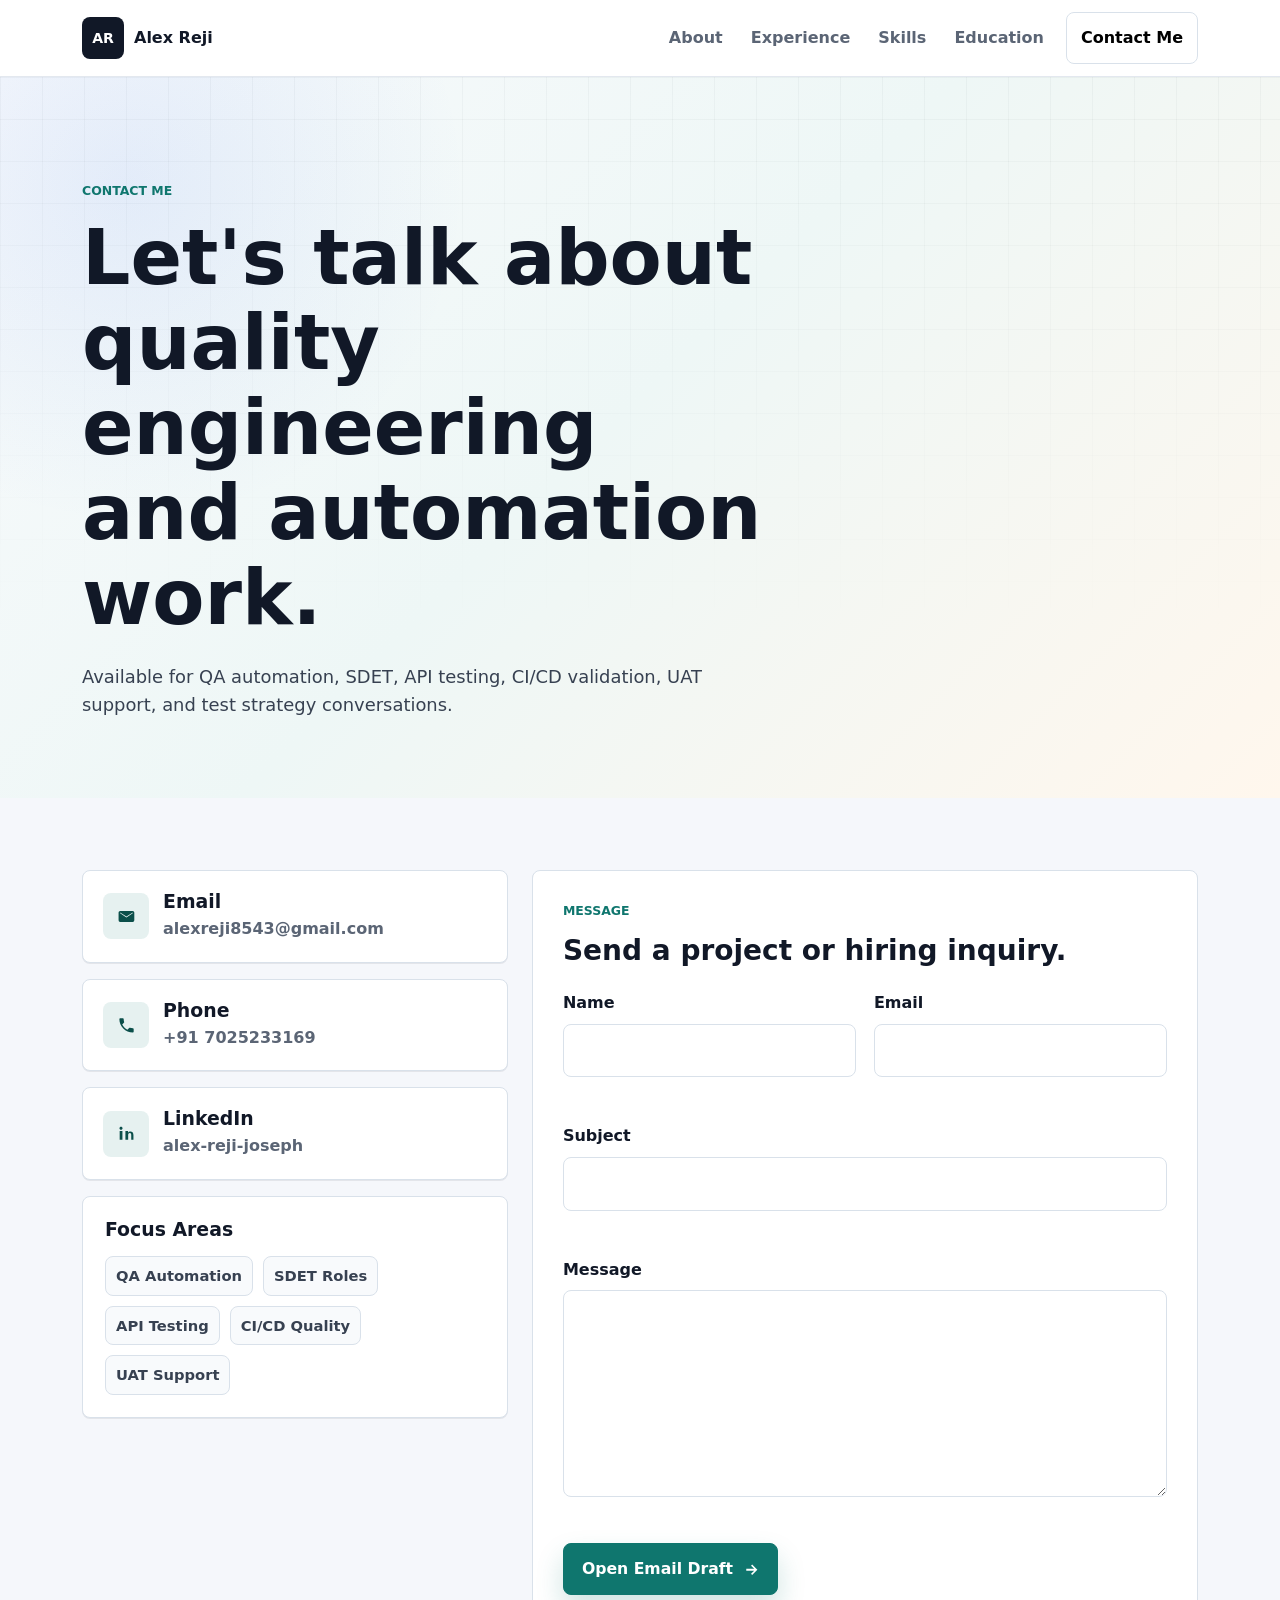
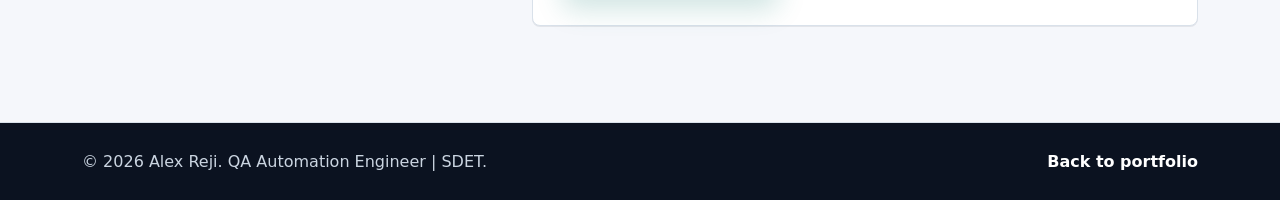
==== contact.html @ 058b539c "Initial portfolio website" ====
<!doctype html>
<html lang="en">
  <head>
    <meta charset="utf-8">
    <meta name="viewport" content="width=device-width, initial-scale=1">
    <meta name="description" content="Contact Alex Reji for QA automation, SDET, API testing, CI/CD, and quality engineering opportunities.">
    <meta name="theme-color" content="#0f766e">
    <title>Contact Alex Reji | QA Automation Engineer</title>
    <link rel="icon" href="data:image/svg+xml,%3Csvg xmlns='http://www.w3.org/2000/svg' viewBox='0 0 64 64'%3E%3Crect width='64' height='64' rx='12' fill='%230f766e'/%3E%3Cpath d='M18 42 30 18h6l12 24h-7l-2.4-5.4H27.1L24.8 42h-6.8Zm11.3-10.7h7.1L32.9 23l-3.6 8.3Z' fill='white'/%3E%3C/svg%3E">
    <link rel="stylesheet" href="css/bootstrap.min.css">
    <link rel="stylesheet" href="css/styles.css">
  </head>
  <body>
    <a class="skip-link" href="#main">Skip to content</a>

    <header class="site-header" data-header>
      <nav class="navbar navbar-expand-lg" aria-label="Primary navigation">
        <div class="container">
          <a class="navbar-brand brand-mark" href="index.html#home" aria-label="Alex Reji home">
            <span class="brand-symbol">AR</span>
            <span class="brand-text">Alex Reji</span>
          </a>

          <button class="navbar-toggler" type="button" data-bs-toggle="collapse" data-bs-target="#primaryNav" aria-controls="primaryNav" aria-expanded="false" aria-label="Toggle navigation">
            <span class="navbar-toggler-icon"></span>
          </button>

          <div class="collapse navbar-collapse" id="primaryNav">
            <ul class="navbar-nav ms-auto align-items-lg-center">
              <li class="nav-item"><a class="nav-link" href="index.html#about">About</a></li>
              <li class="nav-item"><a class="nav-link" href="index.html#experience">Experience</a></li>
              <li class="nav-item"><a class="nav-link" href="index.html#skills">Skills</a></li>
              <li class="nav-item"><a class="nav-link" href="index.html#education">Education</a></li>
              <li class="nav-item"><a class="nav-link nav-link-contact active" href="contact.html">Contact Me</a></li>
            </ul>
          </div>
        </div>
      </nav>
    </header>

    <main id="main">
      <section class="page-hero section-band">
        <div class="container">
          <div class="page-hero-content reveal">
            <p class="eyebrow">Contact Me</p>
            <h1>Let's talk about quality engineering and automation work.</h1>
            <p>
              Available for QA automation, SDET, API testing, CI/CD validation, UAT support, and test strategy conversations.
            </p>
          </div>
        </div>
      </section>

      <section class="section section-light contact-page">
        <div class="container">
          <div class="contact-layout">
            <aside class="contact-sidebar reveal" aria-label="Direct contact details">
              <article class="contact-card">
                <span class="contact-card-icon">
                  <svg aria-hidden="true" viewBox="0 0 24 24"><path d="M4 5h16a2 2 0 0 1 2 2v10a2 2 0 0 1-2 2H4a2 2 0 0 1-2-2V7a2 2 0 0 1 2-2Zm8 8.2L20 8V7l-8 5.2L4 7v1l8 5.2Z"></path></svg>
                </span>
                <div>
                  <h2>Email</h2>
                  <a href="mailto:alexreji8543@gmail.com">alexreji8543@gmail.com</a>
                </div>
              </article>

              <article class="contact-card">
                <span class="contact-card-icon">
                  <svg aria-hidden="true" viewBox="0 0 24 24"><path d="M6.6 10.8c1.4 2.8 3.8 5.2 6.6 6.6l2.2-2.2c.3-.3.7-.4 1.1-.3 1.2.4 2.4.6 3.7.6.6 0 1 .4 1 1V20c0 .6-.4 1-1 1C10.7 21 3 13.3 3 3.8c0-.6.4-1 1-1h3.5c.6 0 1 .4 1 1 0 1.3.2 2.5.6 3.7.1.4 0 .8-.3 1.1l-2.2 2.2Z"></path></svg>
                </span>
                <div>
                  <h2>Phone</h2>
                  <a href="tel:+917025233169">+91 7025233169</a>
                </div>
              </article>

              <article class="contact-card">
                <span class="contact-card-icon">
                  <svg aria-hidden="true" viewBox="0 0 24 24"><path d="M6.9 8.9H3.4V20h3.5V8.9ZM5.1 7.4c1.1 0 2-.8 2-1.9s-.9-1.9-2-1.9-2 .8-2 1.9.8 1.9 2 1.9ZM20.9 20v-6.1c0-3-1.6-4.4-3.8-4.4-1.7 0-2.5.9-3 1.6V8.9h-3.4V20h3.5v-5.5c0-1.5.3-2.9 2.1-2.9 1.7 0 1.8 1.6 1.8 3V20h2.8Z"></path></svg>
                </span>
                <div>
                  <h2>LinkedIn</h2>
                  <a href="https://www.linkedin.com/in/alex-reji-joseph" target="_blank" rel="noreferrer">alex-reji-joseph</a>
                </div>
              </article>

              <div class="availability-panel">
                <h2>Focus Areas</h2>
                <div class="skill-tags">
                  <span>QA Automation</span>
                  <span>SDET Roles</span>
                  <span>API Testing</span>
                  <span>CI/CD Quality</span>
                  <span>UAT Support</span>
                </div>
              </div>
            </aside>

            <section class="contact-form-panel reveal" aria-labelledby="contactFormTitle">
              <div class="form-heading">
                <p class="eyebrow">Message</p>
                <h2 id="contactFormTitle">Send a project or hiring inquiry.</h2>
              </div>

              <form class="contact-form" action="mailto:alexreji8543@gmail.com" method="post" enctype="text/plain" data-contact-form novalidate>
                <div class="form-grid">
                  <div class="form-field">
                    <label for="name">Name</label>
                    <input id="name" name="name" type="text" autocomplete="name" required>
                    <span class="field-error" data-error-for="name"></span>
                  </div>

                  <div class="form-field">
                    <label for="email">Email</label>
                    <input id="email" name="email" type="email" autocomplete="email" required>
                    <span class="field-error" data-error-for="email"></span>
                  </div>
                </div>

                <div class="form-field">
                  <label for="subject">Subject</label>
                  <input id="subject" name="subject" type="text" required>
                  <span class="field-error" data-error-for="subject"></span>
                </div>

                <div class="form-field">
                  <label for="message">Message</label>
                  <textarea id="message" name="message" rows="7" required></textarea>
                  <span class="field-error" data-error-for="message"></span>
                </div>

                <div class="form-footer">
                  <button class="btn btn-primary btn-lg" type="submit">
                    <span>Open Email Draft</span>
                    <svg aria-hidden="true" viewBox="0 0 24 24"><path d="M5 12h12.2l-4.9-4.9L14 5.4 22 13.4l-8 8-1.7-1.7 4.9-4.9H5V12Z"></path></svg>
                  </button>
                  <p class="form-status" data-form-status role="status" aria-live="polite"></p>
                </div>
              </form>
            </section>
          </div>
        </div>
      </section>
    </main>

    <footer class="site-footer">
      <div class="container">
        <p>© <span data-year></span> Alex Reji. QA Automation Engineer | SDET.</p>
        <a href="index.html#home">Back to portfolio</a>
      </div>
    </footer>

    <script src="js/bootstrap.bundle.min.js"></script>
    <script src="js/main.js"></script>
  </body>
</html>
---- css/styles.css ----
:root {
  --color-ink: #111827;
  --color-muted: #5b6575;
  --color-soft: #f5f7fb;
  --color-paper: #ffffff;
  --color-line: #d9e1ea;
  --color-teal: #0f766e;
  --color-teal-dark: #0b4f4a;
  --color-blue: #2563eb;
  --color-orange: #f97316;
  --color-green: #16a34a;
  --color-red: #dc2626;
  --shadow-soft: 0 22px 60px rgba(17, 24, 39, 0.11);
  --shadow-line: 0 1px 0 rgba(17, 24, 39, 0.08);
  --radius: 8px;
  --header-height: 76px;
}

* {
  box-sizing: border-box;
}

html {
  scroll-behavior: smooth;
  scroll-padding-top: var(--header-height);
}

body {
  margin: 0;
  color: var(--color-ink);
  background: var(--color-paper);
  font-family: Inter, ui-sans-serif, system-ui, -apple-system, BlinkMacSystemFont, "Segoe UI", sans-serif;
  line-height: 1.6;
  text-rendering: optimizeLegibility;
}

body.nav-open {
  overflow: hidden;
}

a {
  color: inherit;
  text-decoration: none;
}

a:hover {
  color: var(--color-teal);
}

svg {
  display: inline-block;
  width: 1em;
  height: 1em;
  fill: currentColor;
}

::selection {
  color: #ffffff;
  background: var(--color-teal);
}

.skip-link {
  position: fixed;
  top: 12px;
  left: 12px;
  z-index: 1100;
  transform: translateY(-140%);
  border-radius: var(--radius);
  background: var(--color-ink);
  color: #ffffff;
  padding: 10px 14px;
  transition: transform 180ms ease;
}

.skip-link:focus {
  transform: translateY(0);
}

.site-header {
  position: sticky;
  top: 0;
  z-index: 1000;
  min-height: var(--header-height);
  background: rgba(255, 255, 255, 0.88);
  border-bottom: 1px solid rgba(217, 225, 234, 0.74);
  backdrop-filter: blur(18px);
  transition: box-shadow 200ms ease, background 200ms ease;
}

.site-header.is-scrolled {
  background: rgba(255, 255, 255, 0.96);
  box-shadow: var(--shadow-line);
}

.navbar {
  min-height: var(--header-height);
  padding: 0;
}

.navbar-toggler {
  border: 1px solid var(--color-line);
  border-radius: var(--radius);
  padding: 9px 11px;
}

.navbar-toggler:focus {
  box-shadow: 0 0 0 3px rgba(15, 118, 110, 0.18);
}

.brand-mark {
  display: inline-flex;
  align-items: center;
  gap: 10px;
  font-weight: 800;
}

.brand-symbol {
  display: grid;
  width: 42px;
  height: 42px;
  place-items: center;
  border-radius: var(--radius);
  background: var(--color-ink);
  color: #ffffff;
  font-size: 0.88rem;
  font-weight: 800;
}

.brand-text {
  color: var(--color-ink);
  font-size: 1rem;
}

.nav-link {
  position: relative;
  color: var(--color-muted);
  font-weight: 700;
  padding: 12px 14px !important;
}

.nav-link::after {
  position: absolute;
  right: 14px;
  bottom: 6px;
  left: 14px;
  height: 2px;
  background: var(--color-teal);
  content: "";
  transform: scaleX(0);
  transform-origin: left;
  transition: transform 180ms ease;
}

.nav-link:hover,
.nav-link.active {
  color: var(--color-ink);
}

.nav-link:hover::after,
.nav-link.active::after {
  transform: scaleX(1);
}

.nav-link-contact {
  margin-left: 8px;
  border: 1px solid var(--color-line);
  border-radius: var(--radius);
}

.nav-link-contact::after {
  content: none;
}

.section-band {
  position: relative;
  overflow: hidden;
  background:
    radial-gradient(circle at 10% 15%, rgba(37, 99, 235, 0.09), transparent 26%),
    linear-gradient(135deg, #f8fafc 0%, #eef7f6 48%, #fff7ed 100%);
}

.section-band::before {
  position: absolute;
  inset: 0;
  pointer-events: none;
  background-image:
    linear-gradient(rgba(17, 24, 39, 0.045) 1px, transparent 1px),
    linear-gradient(90deg, rgba(17, 24, 39, 0.045) 1px, transparent 1px);
  background-size: 42px 42px;
  content: "";
  mask-image: linear-gradient(to bottom, rgba(0, 0, 0, 0.8), transparent 78%);
}

.hero-section {
  display: flex;
  min-height: calc(100vh - var(--header-height));
  padding: 92px 0 42px;
  align-items: center;
}

.hero-section .container {
  position: relative;
  z-index: 1;
}

.eyebrow {
  margin: 0 0 14px;
  color: var(--color-teal);
  font-size: 0.78rem;
  font-weight: 800;
  letter-spacing: 0;
  text-transform: uppercase;
}

h1,
h2,
h3,
p {
  overflow-wrap: anywhere;
}

h1,
h2,
h3 {
  margin: 0;
  color: var(--color-ink);
  line-height: 1.12;
  letter-spacing: 0;
}

h1 {
  max-width: 680px;
  font-size: 4.75rem;
  font-weight: 850;
}

h2 {
  max-width: 830px;
  font-size: 3.25rem;
  font-weight: 820;
}

h3 {
  font-size: 1.15rem;
  font-weight: 800;
}

.hero-lede {
  max-width: 650px;
  margin: 24px 0 0;
  color: #374151;
  font-size: 1.12rem;
}

.hero-actions,
.contact-actions {
  display: flex;
  flex-wrap: wrap;
  gap: 12px;
  margin-top: 32px;
}

.btn {
  display: inline-flex;
  min-height: 48px;
  align-items: center;
  justify-content: center;
  gap: 10px;
  border-radius: var(--radius);
  font-weight: 800;
  white-space: normal;
}

.btn-lg {
  padding: 13px 18px;
  font-size: 0.98rem;
}

.btn-primary {
  border-color: var(--color-teal);
  background: var(--color-teal);
  box-shadow: 0 14px 28px rgba(15, 118, 110, 0.2);
}

.btn-primary:hover,
.btn-primary:focus {
  border-color: var(--color-teal-dark);
  background: var(--color-teal-dark);
}

.btn-outline {
  border: 1px solid rgba(17, 24, 39, 0.18);
  background: rgba(255, 255, 255, 0.72);
  color: var(--color-ink);
}

.btn-outline:hover,
.btn-outline:focus {
  border-color: var(--color-teal);
  background: #ffffff;
  color: var(--color-teal-dark);
}

.contact-strip {
  display: flex;
  flex-wrap: wrap;
  gap: 10px;
  margin-top: 28px;
}

.contact-strip a {
  display: inline-flex;
  min-height: 42px;
  align-items: center;
  gap: 9px;
  border: 1px solid rgba(17, 24, 39, 0.12);
  border-radius: var(--radius);
  background: rgba(255, 255, 255, 0.64);
  color: #374151;
  padding: 9px 12px;
  font-size: 0.94rem;
  font-weight: 700;
}

.contact-strip a:hover {
  border-color: rgba(15, 118, 110, 0.35);
  color: var(--color-teal-dark);
}

.quality-console {
  position: relative;
  overflow: hidden;
  max-width: 560px;
  margin-left: auto;
  border: 1px solid rgba(17, 24, 39, 0.12);
  border-radius: var(--radius);
  background: #111827;
  box-shadow: var(--shadow-soft);
  color: #e5e7eb;
}

.quality-console::after {
  position: absolute;
  inset: 0;
  pointer-events: none;
  background: linear-gradient(90deg, transparent 0%, rgba(255, 255, 255, 0.08) 45%, transparent 70%);
  content: "";
  transform: translateX(-100%);
  animation: console-sweep 6s ease-in-out infinite;
}

.console-topbar {
  display: flex;
  min-height: 46px;
  align-items: center;
  gap: 8px;
  border-bottom: 1px solid rgba(255, 255, 255, 0.1);
  background: #0b1220;
  padding: 0 16px;
}

.window-dot {
  display: inline-block;
  width: 11px;
  height: 11px;
  border-radius: 50%;
}

.dot-red {
  background: var(--color-red);
}

.dot-amber {
  background: var(--color-orange);
}

.dot-green {
  background: var(--color-green);
}

.console-title {
  margin-left: 8px;
  color: #cbd5e1;
  font-size: 0.86rem;
  font-weight: 800;
}

.console-body {
  padding: 22px;
}

.pipeline-status {
  display: flex;
  align-items: center;
  justify-content: space-between;
  gap: 16px;
  margin-bottom: 22px;
}

.pipeline-status strong {
  display: block;
  color: #ffffff;
  font-size: 2.5rem;
  line-height: 1;
}

.status-label {
  color: #94a3b8;
  font-size: 0.84rem;
  font-weight: 800;
  text-transform: uppercase;
}

.status-pill {
  display: inline-flex;
  min-height: 34px;
  align-items: center;
  border: 1px solid rgba(34, 197, 94, 0.34);
  border-radius: 999px;
  background: rgba(22, 163, 74, 0.14);
  color: #bbf7d0;
  padding: 6px 12px;
  font-size: 0.84rem;
  font-weight: 800;
}

.test-matrix {
  display: grid;
  grid-template-columns: repeat(12, minmax(0, 1fr));
  gap: 8px;
  margin-bottom: 24px;
}

.test-matrix span {
  aspect-ratio: 1;
  border-radius: 3px;
  background: rgba(34, 197, 94, 0.86);
  animation: tile-pulse 2.8s ease-in-out infinite;
}

.test-matrix span:nth-child(4n) {
  background: rgba(37, 99, 235, 0.85);
  animation-delay: 200ms;
}

.test-matrix span:nth-child(7n) {
  background: rgba(249, 115, 22, 0.86);
  animation-delay: 380ms;
}

.run-list {
  display: grid;
  gap: 10px;
}

.run-row {
  display: grid;
  grid-template-columns: auto minmax(0, 1fr) auto;
  align-items: center;
  gap: 10px;
  border: 1px solid rgba(255, 255, 255, 0.09);
  border-radius: var(--radius);
  background: rgba(255, 255, 255, 0.045);
  padding: 12px;
  color: #cbd5e1;
}

.run-row b {
  color: #ffffff;
  font-size: 0.86rem;
  white-space: nowrap;
}

.run-icon {
  display: inline-grid;
  width: 18px;
  height: 18px;
  place-items: center;
  border-radius: 50%;
}

.run-icon::before {
  width: 7px;
  height: 7px;
  border-radius: 50%;
  content: "";
}

.run-icon.pass {
  background: rgba(22, 163, 74, 0.18);
}

.run-icon.pass::before {
  background: var(--color-green);
}

.run-icon.warn {
  background: rgba(249, 115, 22, 0.18);
}

.run-icon.warn::before {
  background: var(--color-orange);
}

.code-lines {
  display: grid;
  gap: 8px;
  margin-top: 20px;
}

.code-line {
  display: block;
  height: 8px;
  border-radius: 999px;
  background: linear-gradient(90deg, rgba(37, 99, 235, 0.95), rgba(34, 197, 94, 0.72));
  animation: code-load 3.4s ease-in-out infinite;
}

.line-long {
  width: 86%;
}

.line-mid {
  width: 66%;
  animation-delay: 140ms;
}

.line-short {
  width: 44%;
  animation-delay: 280ms;
}

.hero-metrics {
  display: grid;
  grid-template-columns: repeat(3, minmax(0, 1fr));
  gap: 1px;
  overflow: hidden;
  margin-top: 52px;
  border: 1px solid rgba(17, 24, 39, 0.12);
  border-radius: var(--radius);
  background: rgba(17, 24, 39, 0.12);
}

.hero-metrics div {
  min-height: 120px;
  background: rgba(255, 255, 255, 0.8);
  padding: 24px;
}

.hero-metrics strong {
  display: block;
  color: var(--color-ink);
  font-size: 1.9rem;
  line-height: 1.1;
}

.hero-metrics span {
  display: block;
  margin-top: 8px;
  color: var(--color-muted);
  font-weight: 700;
}

.section {
  padding: 96px 0;
}

.section-light {
  background: var(--color-soft);
}

.section-white {
  background: var(--color-paper);
}

.section-heading {
  margin-bottom: 36px;
}

.content-panel {
  height: 100%;
  border-left: 4px solid var(--color-teal);
  background: var(--color-paper);
  box-shadow: var(--shadow-line);
  padding: 32px;
}

.content-panel p {
  margin: 0;
  color: #374151;
  font-size: 1.04rem;
}

.content-panel p + p {
  margin-top: 18px;
}

.focus-grid {
  display: grid;
  gap: 14px;
}

.focus-item,
.skill-card,
.education-item {
  border: 1px solid var(--color-line);
  border-radius: var(--radius);
  background: var(--color-paper);
  box-shadow: var(--shadow-line);
}

.focus-item {
  padding: 22px;
}

.focus-icon {
  display: inline-grid;
  width: 42px;
  height: 42px;
  place-items: center;
  border-radius: var(--radius);
  background: rgba(15, 118, 110, 0.1);
  color: var(--color-teal-dark);
  font-size: 0.82rem;
  font-weight: 900;
}

.focus-item h3 {
  margin-top: 16px;
}

.focus-item p,
.skill-card p,
.education-item p {
  margin: 8px 0 0;
  color: var(--color-muted);
}

.timeline {
  position: relative;
  display: grid;
  gap: 24px;
  max-width: 1080px;
}

.timeline::before {
  position: absolute;
  top: 18px;
  bottom: 18px;
  left: 15px;
  width: 2px;
  background: var(--color-line);
  content: "";
}

.timeline-item {
  position: relative;
  display: grid;
  grid-template-columns: 32px minmax(0, 1fr);
  gap: 22px;
}

.timeline-marker {
  position: relative;
  z-index: 1;
  width: 32px;
  height: 32px;
  border: 7px solid #d9f2ee;
  border-radius: 50%;
  background: var(--color-teal);
  box-shadow: 0 0 0 4px #ffffff;
}

.timeline-content {
  border: 1px solid var(--color-line);
  border-radius: var(--radius);
  background: var(--color-paper);
  box-shadow: var(--shadow-line);
  padding: 28px;
}

.role-heading {
  display: flex;
  justify-content: space-between;
  gap: 18px;
  margin-bottom: 18px;
}

.role-heading h3 span {
  color: var(--color-muted);
  font-size: 0.94rem;
  font-weight: 700;
}

.role-heading p {
  margin: 6px 0 0;
  color: var(--color-teal-dark);
  font-weight: 800;
}

.role-heading time,
.education-item time {
  color: var(--color-muted);
  font-size: 0.92rem;
  font-weight: 800;
  white-space: nowrap;
}

.timeline-content ul {
  display: grid;
  gap: 10px;
  margin: 0;
  padding-left: 20px;
  color: #374151;
}

.timeline-content li::marker {
  color: var(--color-teal);
}

.skills-layout {
  display: grid;
  grid-template-columns: repeat(3, minmax(0, 1fr));
  gap: 20px;
}

.skill-card {
  padding: 24px;
}

.skill-card-header {
  display: flex;
  align-items: center;
  justify-content: space-between;
  gap: 12px;
  margin-bottom: 18px;
}

.skill-badge {
  display: inline-flex;
  align-items: center;
  justify-content: center;
  border-radius: 999px;
  background: rgba(37, 99, 235, 0.1);
  color: var(--color-blue);
  padding: 5px 10px;
  font-size: 0.78rem;
  font-weight: 900;
}

.skill-tags {
  display: flex;
  flex-wrap: wrap;
  gap: 10px;
}

.skill-tags span {
  display: inline-flex;
  min-height: 36px;
  align-items: center;
  border: 1px solid var(--color-line);
  border-radius: var(--radius);
  background: #f8fafc;
  color: #374151;
  padding: 7px 10px;
  font-size: 0.92rem;
  font-weight: 750;
}

.education-grid {
  display: grid;
  grid-template-columns: repeat(2, minmax(0, 1fr));
  gap: 20px;
}

.education-item {
  padding: 26px;
}

.education-item h3 {
  margin-top: 12px;
}

.page-hero {
  padding: 104px 0 78px;
}

.page-hero .container {
  position: relative;
  z-index: 1;
}

.page-hero-content {
  max-width: 880px;
}

.page-hero-content p:not(.eyebrow) {
  max-width: 680px;
  margin: 22px 0 0;
  color: #374151;
  font-size: 1.12rem;
}

.contact-page {
  padding-top: 72px;
}

.contact-layout {
  display: grid;
  grid-template-columns: minmax(280px, 0.78fr) minmax(0, 1.22fr);
  gap: 24px;
  align-items: start;
}

.contact-sidebar {
  display: grid;
  gap: 16px;
}

.contact-card,
.availability-panel,
.contact-form-panel {
  border: 1px solid var(--color-line);
  border-radius: var(--radius);
  background: var(--color-paper);
  box-shadow: var(--shadow-line);
}

.contact-card {
  display: grid;
  grid-template-columns: auto minmax(0, 1fr);
  gap: 14px;
  align-items: center;
  padding: 20px;
}

.contact-card-icon {
  display: inline-grid;
  width: 46px;
  height: 46px;
  place-items: center;
  border-radius: var(--radius);
  background: rgba(15, 118, 110, 0.1);
  color: var(--color-teal-dark);
  font-size: 1.18rem;
}

.contact-card h2,
.availability-panel h2 {
  font-size: 1.18rem;
}

.form-heading h2 {
  font-size: 1.75rem;
}

.contact-card h2 {
  margin-bottom: 4px;
}

.contact-card a {
  color: var(--color-muted);
  font-weight: 800;
  overflow-wrap: anywhere;
}

.contact-card a:hover {
  color: var(--color-teal-dark);
}

.availability-panel {
  padding: 22px;
}

.availability-panel .skill-tags {
  margin-top: 16px;
}

.contact-form-panel {
  padding: 30px;
}

.form-heading {
  margin-bottom: 24px;
}

.contact-form {
  display: grid;
  gap: 18px;
}

.form-grid {
  display: grid;
  grid-template-columns: repeat(2, minmax(0, 1fr));
  gap: 18px;
}

.form-field {
  display: grid;
  gap: 8px;
}

.form-field label {
  color: var(--color-ink);
  font-weight: 850;
}

.form-field input,
.form-field textarea {
  width: 100%;
  border: 1px solid var(--color-line);
  border-radius: var(--radius);
  background: #ffffff;
  color: var(--color-ink);
  padding: 13px 14px;
  font: inherit;
  transition: border-color 160ms ease, box-shadow 160ms ease;
}

.form-field textarea {
  min-height: 180px;
  resize: vertical;
}

.form-field input:focus,
.form-field textarea:focus {
  border-color: var(--color-teal);
  box-shadow: 0 0 0 4px rgba(15, 118, 110, 0.12);
  outline: none;
}

.form-field input[aria-invalid="true"],
.form-field textarea[aria-invalid="true"] {
  border-color: var(--color-red);
}

.field-error {
  min-height: 20px;
  color: var(--color-red);
  font-size: 0.88rem;
  font-weight: 750;
}

.form-footer {
  display: flex;
  flex-wrap: wrap;
  gap: 14px;
  align-items: center;
  justify-content: space-between;
}

.form-status {
  min-height: 24px;
  margin: 0;
  color: var(--color-muted);
  font-weight: 800;
}

.contact-section {
  padding: 88px 0;
}

.contact-section .container,
.site-footer .container {
  position: relative;
  z-index: 1;
}

.contact-panel {
  display: grid;
  grid-template-columns: minmax(0, 1fr) auto;
  align-items: center;
  gap: 36px;
  border: 1px solid rgba(17, 24, 39, 0.12);
  border-radius: var(--radius);
  background: rgba(255, 255, 255, 0.82);
  box-shadow: var(--shadow-soft);
  padding: 36px;
}

.contact-panel p:not(.eyebrow) {
  max-width: 640px;
  margin: 16px 0 0;
  color: #374151;
}

.contact-actions {
  justify-content: flex-end;
  margin-top: 0;
}

.site-footer {
  border-top: 1px solid var(--color-line);
  background: #0b1220;
  color: #cbd5e1;
  padding: 26px 0;
}

.site-footer .container {
  display: flex;
  align-items: center;
  justify-content: space-between;
  gap: 18px;
}

.site-footer p {
  margin: 0;
}

.site-footer a {
  color: #ffffff;
  font-weight: 800;
}

.reveal {
  opacity: 0;
  transform: translateY(22px);
  transition: opacity 650ms ease, transform 650ms ease;
}

.reveal.is-visible {
  opacity: 1;
  transform: translateY(0);
}

@keyframes console-sweep {
  0%,
  45% {
    transform: translateX(-100%);
  }
  75%,
  100% {
    transform: translateX(100%);
  }
}

@keyframes tile-pulse {
  0%,
  100% {
    opacity: 0.65;
    transform: scale(0.96);
  }
  50% {
    opacity: 1;
    transform: scale(1);
  }
}

@keyframes code-load {
  0%,
  100% {
    transform: scaleX(0.74);
    transform-origin: left;
  }
  50% {
    transform: scaleX(1);
    transform-origin: left;
  }
}

@media (max-width: 991.98px) {
  :root {
    --header-height: 68px;
  }

  h1 {
    font-size: 3.6rem;
  }

  h2 {
    font-size: 2.55rem;
  }

  .navbar-collapse {
    position: fixed;
    top: var(--header-height);
    right: 14px;
    left: 14px;
    max-height: calc(100vh - var(--header-height) - 24px);
    overflow-y: auto;
    border: 1px solid var(--color-line);
    border-radius: var(--radius);
    background: #ffffff;
    box-shadow: var(--shadow-soft);
    padding: 12px;
  }

  .navbar-collapse:not(.show) {
    display: none;
  }

  .nav-link {
    border-radius: var(--radius);
  }

  .nav-link::after {
    content: none;
  }

  .nav-link:hover,
  .nav-link.active {
    background: var(--color-soft);
  }

  .nav-link-contact {
    margin-left: 0;
  }

  .hero-section {
    min-height: auto;
    padding: 64px 0 34px;
  }

  .quality-console {
    margin: 0;
  }

  .hero-metrics,
  .skills-layout {
    grid-template-columns: 1fr;
  }

  .hero-metrics div {
    min-height: auto;
  }

  .role-heading,
  .contact-panel,
  .contact-layout {
    display: block;
  }

  .role-heading time {
    display: inline-block;
    margin-top: 10px;
  }

  .contact-actions {
    justify-content: flex-start;
    margin-top: 28px;
  }

  .contact-sidebar {
    margin-bottom: 24px;
  }
}

@media (max-width: 767.98px) {
  h1 {
    font-size: 2.75rem;
  }

  h2 {
    font-size: 2.1rem;
  }

  .section {
    padding: 72px 0;
  }

  .hero-section {
    padding-top: 50px;
  }

  .hero-actions .btn,
  .contact-actions .btn {
    width: 100%;
  }

  .contact-strip a {
    width: 100%;
  }

  .page-hero {
    padding: 72px 0 54px;
  }

  .console-body,
  .content-panel,
  .timeline-content,
  .contact-panel,
  .contact-form-panel {
    padding: 22px;
  }

  .form-grid {
    grid-template-columns: 1fr;
  }

  .form-footer .btn {
    width: 100%;
  }

  .test-matrix {
    grid-template-columns: repeat(8, minmax(0, 1fr));
  }

  .run-row {
    grid-template-columns: auto minmax(0, 1fr);
  }

  .run-row b {
    grid-column: 2;
  }

  .education-grid {
    grid-template-columns: 1fr;
  }

  .site-footer .container {
    display: block;
  }

  .site-footer a {
    display: inline-block;
    margin-top: 10px;
  }
}

@media (max-width: 420px) {
  h1 {
    font-size: 2.35rem;
  }

  h2 {
    font-size: 1.85rem;
  }

  .brand-text {
    display: none;
  }

  .pipeline-status {
    display: block;
  }

  .status-pill {
    margin-top: 12px;
  }
}

@media (prefers-reduced-motion: reduce) {
  *,
  *::before,
  *::after {
    scroll-behavior: auto !important;
    animation-duration: 0.01ms !important;
    animation-iteration-count: 1 !important;
    transition-duration: 0.01ms !important;
  }

  .reveal {
    opacity: 1;
    transform: none;
  }
}
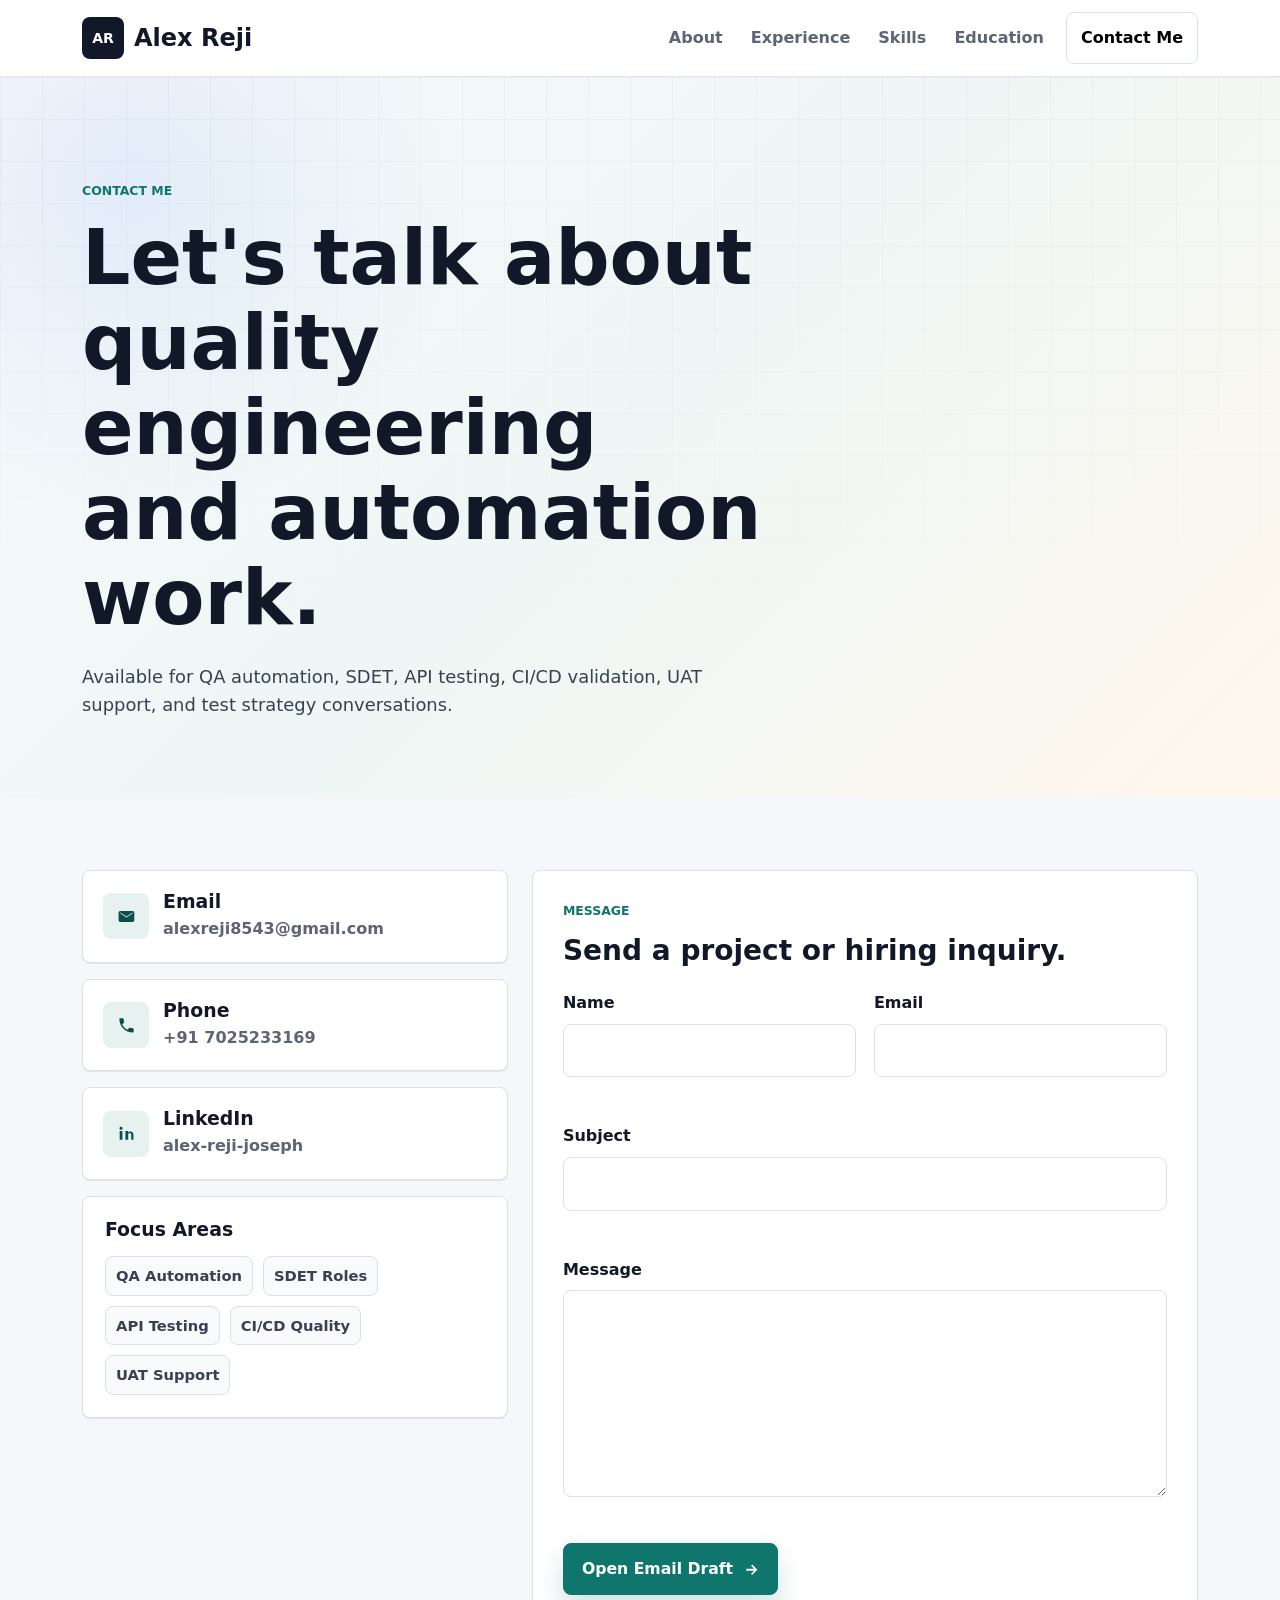
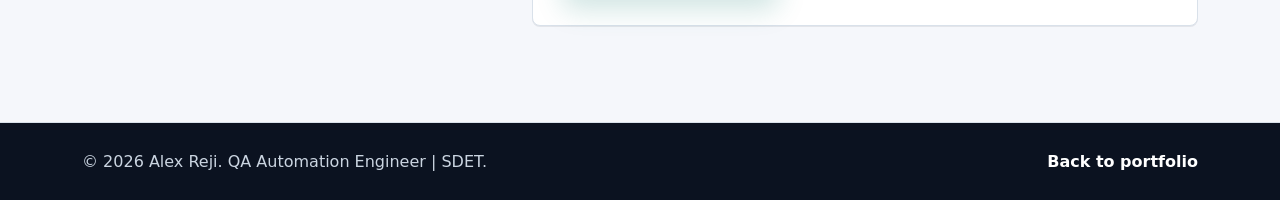
==== commit 4b9334f8: "commit" ====
--- a/contact.html
+++ b/contact.html
@@ -1,157 +1,157 @@
 <!doctype html>
 <html lang="en">
-  <head>
-    <meta charset="utf-8">
-    <meta name="viewport" content="width=device-width, initial-scale=1">
-    <meta name="description" content="Contact Alex Reji for QA automation, SDET, API testing, CI/CD, and quality engineering opportunities.">
-    <meta name="theme-color" content="#0f766e">
-    <title>Contact Alex Reji | QA Automation Engineer</title>
-    <link rel="icon" href="data:image/svg+xml,%3Csvg xmlns='http://www.w3.org/2000/svg' viewBox='0 0 64 64'%3E%3Crect width='64' height='64' rx='12' fill='%230f766e'/%3E%3Cpath d='M18 42 30 18h6l12 24h-7l-2.4-5.4H27.1L24.8 42h-6.8Zm11.3-10.7h7.1L32.9 23l-3.6 8.3Z' fill='white'/%3E%3C/svg%3E">
-    <link rel="stylesheet" href="css/bootstrap.min.css">
-    <link rel="stylesheet" href="css/styles.css">
-  </head>
-  <body>
-    <a class="skip-link" href="#main">Skip to content</a>
+<head>
+  <meta charset="utf-8">
+  <meta name="viewport" content="width=device-width, initial-scale=1">
+  <meta name="description" content="Contact Alex Reji for QA automation, SDET, API testing, CI/CD, and quality engineering opportunities.">
+  <meta name="theme-color" content="#0f766e">
+  <title>Contact Alex Reji</title>
+  <link rel="icon" href="data:image/svg+xml,%3Csvg xmlns='http://www.w3.org/2000/svg' viewBox='0 0 64 64'%3E%3Crect width='64' height='64' rx='12' fill='%230f766e'/%3E%3Cpath d='M18 42 30 18h6l12 24h-7l-2.4-5.4H27.1L24.8 42h-6.8Zm11.3-10.7h7.1L32.9 23l-3.6 8.3Z' fill='white'/%3E%3C/svg%3E">
+  <link rel="stylesheet" href="css/bootstrap.min.css">
+  <link rel="stylesheet" href="css/styles.css">
+</head>
+<body>
+<a class="skip-link" href="#main">Skip to content</a>
 
-    <header class="site-header" data-header>
-      <nav class="navbar navbar-expand-lg" aria-label="Primary navigation">
-        <div class="container">
-          <a class="navbar-brand brand-mark" href="index.html#home" aria-label="Alex Reji home">
-            <span class="brand-symbol">AR</span>
-            <span class="brand-text">Alex Reji</span>
-          </a>
+<header class="site-header" data-header>
+  <nav class="navbar navbar-expand-lg" aria-label="Primary navigation">
+    <div class="container">
+      <a class="navbar-brand brand-mark" href="index.html#home" aria-label="Alex Reji home">
+        <span class="brand-symbol">AR</span>
+        <span class="brand-text">Alex Reji</span>
+      </a>
 
-          <button class="navbar-toggler" type="button" data-bs-toggle="collapse" data-bs-target="#primaryNav" aria-controls="primaryNav" aria-expanded="false" aria-label="Toggle navigation">
-            <span class="navbar-toggler-icon"></span>
-          </button>
+      <button class="navbar-toggler" type="button" data-bs-toggle="collapse" data-bs-target="#primaryNav" aria-controls="primaryNav" aria-expanded="false" aria-label="Toggle navigation">
+        <span class="navbar-toggler-icon"></span>
+      </button>
 
-          <div class="collapse navbar-collapse" id="primaryNav">
-            <ul class="navbar-nav ms-auto align-items-lg-center">
-              <li class="nav-item"><a class="nav-link" href="index.html#about">About</a></li>
-              <li class="nav-item"><a class="nav-link" href="index.html#experience">Experience</a></li>
-              <li class="nav-item"><a class="nav-link" href="index.html#skills">Skills</a></li>
-              <li class="nav-item"><a class="nav-link" href="index.html#education">Education</a></li>
-              <li class="nav-item"><a class="nav-link nav-link-contact active" href="contact.html">Contact Me</a></li>
-            </ul>
-          </div>
-        </div>
-      </nav>
-    </header>
+      <div class="collapse navbar-collapse" id="primaryNav">
+        <ul class="navbar-nav ms-auto align-items-lg-center">
+          <li class="nav-item"><a class="nav-link" href="index.html#about">About</a></li>
+          <li class="nav-item"><a class="nav-link" href="index.html#experience">Experience</a></li>
+          <li class="nav-item"><a class="nav-link" href="index.html#skills">Skills</a></li>
+          <li class="nav-item"><a class="nav-link" href="index.html#education">Education</a></li>
+          <li class="nav-item"><a class="nav-link nav-link-contact active" href="contact.html">Contact Me</a></li>
+        </ul>
+      </div>
+    </div>
+  </nav>
+</header>
 
-    <main id="main">
-      <section class="page-hero section-band">
-        <div class="container">
-          <div class="page-hero-content reveal">
-            <p class="eyebrow">Contact Me</p>
-            <h1>Let's talk about quality engineering and automation work.</h1>
-            <p>
-              Available for QA automation, SDET, API testing, CI/CD validation, UAT support, and test strategy conversations.
-            </p>
-          </div>
-        </div>
-      </section>
+<main id="main">
+  <section class="page-hero section-band">
+    <div class="container">
+      <div class="page-hero-content reveal">
+        <p class="eyebrow">Contact Me</p>
+        <h1>Let's talk about quality engineering and automation work.</h1>
+        <p>
+          Available for QA automation, SDET, API testing, CI/CD validation, UAT support, and test strategy conversations.
+        </p>
+      </div>
+    </div>
+  </section>
 
-      <section class="section section-light contact-page">
-        <div class="container">
-          <div class="contact-layout">
-            <aside class="contact-sidebar reveal" aria-label="Direct contact details">
-              <article class="contact-card">
+  <section class="section section-light contact-page">
+    <div class="container">
+      <div class="contact-layout">
+        <aside class="contact-sidebar reveal" aria-label="Direct contact details">
+          <article class="contact-card">
                 <span class="contact-card-icon">
                   <svg aria-hidden="true" viewBox="0 0 24 24"><path d="M4 5h16a2 2 0 0 1 2 2v10a2 2 0 0 1-2 2H4a2 2 0 0 1-2-2V7a2 2 0 0 1 2-2Zm8 8.2L20 8V7l-8 5.2L4 7v1l8 5.2Z"></path></svg>
                 </span>
-                <div>
-                  <h2>Email</h2>
-                  <a href="mailto:alexreji8543@gmail.com">alexreji8543@gmail.com</a>
-                </div>
-              </article>
+            <div>
+              <h2>Email</h2>
+              <a href="mailto:alexreji8543@gmail.com">alexreji8543@gmail.com</a>
+            </div>
+          </article>
 
-              <article class="contact-card">
+          <article class="contact-card">
                 <span class="contact-card-icon">
                   <svg aria-hidden="true" viewBox="0 0 24 24"><path d="M6.6 10.8c1.4 2.8 3.8 5.2 6.6 6.6l2.2-2.2c.3-.3.7-.4 1.1-.3 1.2.4 2.4.6 3.7.6.6 0 1 .4 1 1V20c0 .6-.4 1-1 1C10.7 21 3 13.3 3 3.8c0-.6.4-1 1-1h3.5c.6 0 1 .4 1 1 0 1.3.2 2.5.6 3.7.1.4 0 .8-.3 1.1l-2.2 2.2Z"></path></svg>
                 </span>
-                <div>
-                  <h2>Phone</h2>
-                  <a href="tel:+917025233169">+91 7025233169</a>
-                </div>
-              </article>
+            <div>
+              <h2>Phone</h2>
+              <a href="tel:+917025233169">+91 7025233169</a>
+            </div>
+          </article>
 
-              <article class="contact-card">
+          <article class="contact-card">
                 <span class="contact-card-icon">
                   <svg aria-hidden="true" viewBox="0 0 24 24"><path d="M6.9 8.9H3.4V20h3.5V8.9ZM5.1 7.4c1.1 0 2-.8 2-1.9s-.9-1.9-2-1.9-2 .8-2 1.9.8 1.9 2 1.9ZM20.9 20v-6.1c0-3-1.6-4.4-3.8-4.4-1.7 0-2.5.9-3 1.6V8.9h-3.4V20h3.5v-5.5c0-1.5.3-2.9 2.1-2.9 1.7 0 1.8 1.6 1.8 3V20h2.8Z"></path></svg>
                 </span>
-                <div>
-                  <h2>LinkedIn</h2>
-                  <a href="https://www.linkedin.com/in/alex-reji-joseph" target="_blank" rel="noreferrer">alex-reji-joseph</a>
-                </div>
-              </article>
+            <div>
+              <h2>LinkedIn</h2>
+              <a href="https://www.linkedin.com/in/alex-reji-joseph" target="_blank" rel="noreferrer">alex-reji-joseph</a>
+            </div>
+          </article>
 
-              <div class="availability-panel">
-                <h2>Focus Areas</h2>
-                <div class="skill-tags">
-                  <span>QA Automation</span>
-                  <span>SDET Roles</span>
-                  <span>API Testing</span>
-                  <span>CI/CD Quality</span>
-                  <span>UAT Support</span>
-                </div>
-              </div>
-            </aside>
+          <div class="availability-panel">
+            <h2>Focus Areas</h2>
+            <div class="skill-tags">
+              <span>QA Automation</span>
+              <span>SDET Roles</span>
+              <span>API Testing</span>
+              <span>CI/CD Quality</span>
+              <span>UAT Support</span>
+            </div>
+          </div>
+        </aside>
 
-            <section class="contact-form-panel reveal" aria-labelledby="contactFormTitle">
-              <div class="form-heading">
-                <p class="eyebrow">Message</p>
-                <h2 id="contactFormTitle">Send a project or hiring inquiry.</h2>
+        <section class="contact-form-panel reveal" aria-labelledby="contactFormTitle">
+          <div class="form-heading">
+            <p class="eyebrow">Message</p>
+            <h2 id="contactFormTitle">Send a project or hiring inquiry.</h2>
+          </div>
+
+          <form class="contact-form" action="mailto:alexreji8543@gmail.com" method="post" enctype="text/plain" data-contact-form novalidate>
+            <div class="form-grid">
+              <div class="form-field">
+                <label for="name">Name</label>
+                <input id="name" name="name" type="text" autocomplete="name" required>
+                <span class="field-error" data-error-for="name"></span>
               </div>
 
-              <form class="contact-form" action="mailto:alexreji8543@gmail.com" method="post" enctype="text/plain" data-contact-form novalidate>
-                <div class="form-grid">
-                  <div class="form-field">
-                    <label for="name">Name</label>
-                    <input id="name" name="name" type="text" autocomplete="name" required>
-                    <span class="field-error" data-error-for="name"></span>
-                  </div>
+              <div class="form-field">
+                <label for="email">Email</label>
+                <input id="email" name="email" type="email" autocomplete="email" required>
+                <span class="field-error" data-error-for="email"></span>
+              </div>
+            </div>
 
-                  <div class="form-field">
-                    <label for="email">Email</label>
-                    <input id="email" name="email" type="email" autocomplete="email" required>
-                    <span class="field-error" data-error-for="email"></span>
-                  </div>
-                </div>
+            <div class="form-field">
+              <label for="subject">Subject</label>
+              <input id="subject" name="subject" type="text" required>
+              <span class="field-error" data-error-for="subject"></span>
+            </div>
 
-                <div class="form-field">
-                  <label for="subject">Subject</label>
-                  <input id="subject" name="subject" type="text" required>
-                  <span class="field-error" data-error-for="subject"></span>
-                </div>
+            <div class="form-field">
+              <label for="message">Message</label>
+              <textarea id="message" name="message" rows="7" required></textarea>
+              <span class="field-error" data-error-for="message"></span>
+            </div>
 
-                <div class="form-field">
-                  <label for="message">Message</label>
-                  <textarea id="message" name="message" rows="7" required></textarea>
-                  <span class="field-error" data-error-for="message"></span>
-                </div>
+            <div class="form-footer">
+              <button class="btn btn-primary btn-lg" type="submit">
+                <span>Open Email Draft</span>
+                <svg aria-hidden="true" viewBox="0 0 24 24"><path d="M5 12h12.2l-4.9-4.9L14 5.4 22 13.4l-8 8-1.7-1.7 4.9-4.9H5V12Z"></path></svg>
+              </button>
+              <p class="form-status" data-form-status role="status" aria-live="polite"></p>
+            </div>
+          </form>
+        </section>
+      </div>
+    </div>
+  </section>
+</main>
 
-                <div class="form-footer">
-                  <button class="btn btn-primary btn-lg" type="submit">
-                    <span>Open Email Draft</span>
-                    <svg aria-hidden="true" viewBox="0 0 24 24"><path d="M5 12h12.2l-4.9-4.9L14 5.4 22 13.4l-8 8-1.7-1.7 4.9-4.9H5V12Z"></path></svg>
-                  </button>
-                  <p class="form-status" data-form-status role="status" aria-live="polite"></p>
-                </div>
-              </form>
-            </section>
-          </div>
-        </div>
-      </section>
-    </main>
+<footer class="site-footer">
+  <div class="container">
+    <p>© <span data-year></span> Alex Reji. QA Automation Engineer | SDET.</p>
+    <a href="index.html#home">Back to portfolio</a>
+  </div>
+</footer>
 
-    <footer class="site-footer">
-      <div class="container">
-        <p>© <span data-year></span> Alex Reji. QA Automation Engineer | SDET.</p>
-        <a href="index.html#home">Back to portfolio</a>
-      </div>
-    </footer>
-
-    <script src="js/bootstrap.bundle.min.js"></script>
-    <script src="js/main.js"></script>
-  </body>
-</html>
+<script src="js/bootstrap.bundle.min.js"></script>
+<script src="js/main.js"></script>
+</body>
+</html>
--- a/css/styles.css
+++ b/css/styles.css
@@ -128,7 +128,7 @@
 
 .brand-text {
   color: var(--color-ink);
-  font-size: 1rem;
+  font-size: 1.5rem;
 }
 
 .nav-link {
@@ -175,8 +175,8 @@
   position: relative;
   overflow: hidden;
   background:
-    radial-gradient(circle at 10% 15%, rgba(37, 99, 235, 0.09), transparent 26%),
-    linear-gradient(135deg, #f8fafc 0%, #eef7f6 48%, #fff7ed 100%);
+          radial-gradient(circle at 10% 15%, rgba(37, 99, 235, 0.09), transparent 26%),
+          linear-gradient(135deg, #f8fafc 0%, #eef7f6 48%, #fff7ed 100%);
 }
 
 .section-band::before {
@@ -184,8 +184,8 @@
   inset: 0;
   pointer-events: none;
   background-image:
-    linear-gradient(rgba(17, 24, 39, 0.045) 1px, transparent 1px),
-    linear-gradient(90deg, rgba(17, 24, 39, 0.045) 1px, transparent 1px);
+          linear-gradient(rgba(17, 24, 39, 0.045) 1px, transparent 1px),
+          linear-gradient(90deg, rgba(17, 24, 39, 0.045) 1px, transparent 1px);
   background-size: 42px 42px;
   content: "";
   mask-image: linear-gradient(to bottom, rgba(0, 0, 0, 0.8), transparent 78%);
@@ -1253,4 +1253,4 @@
     opacity: 1;
     transform: none;
   }
-}
+}
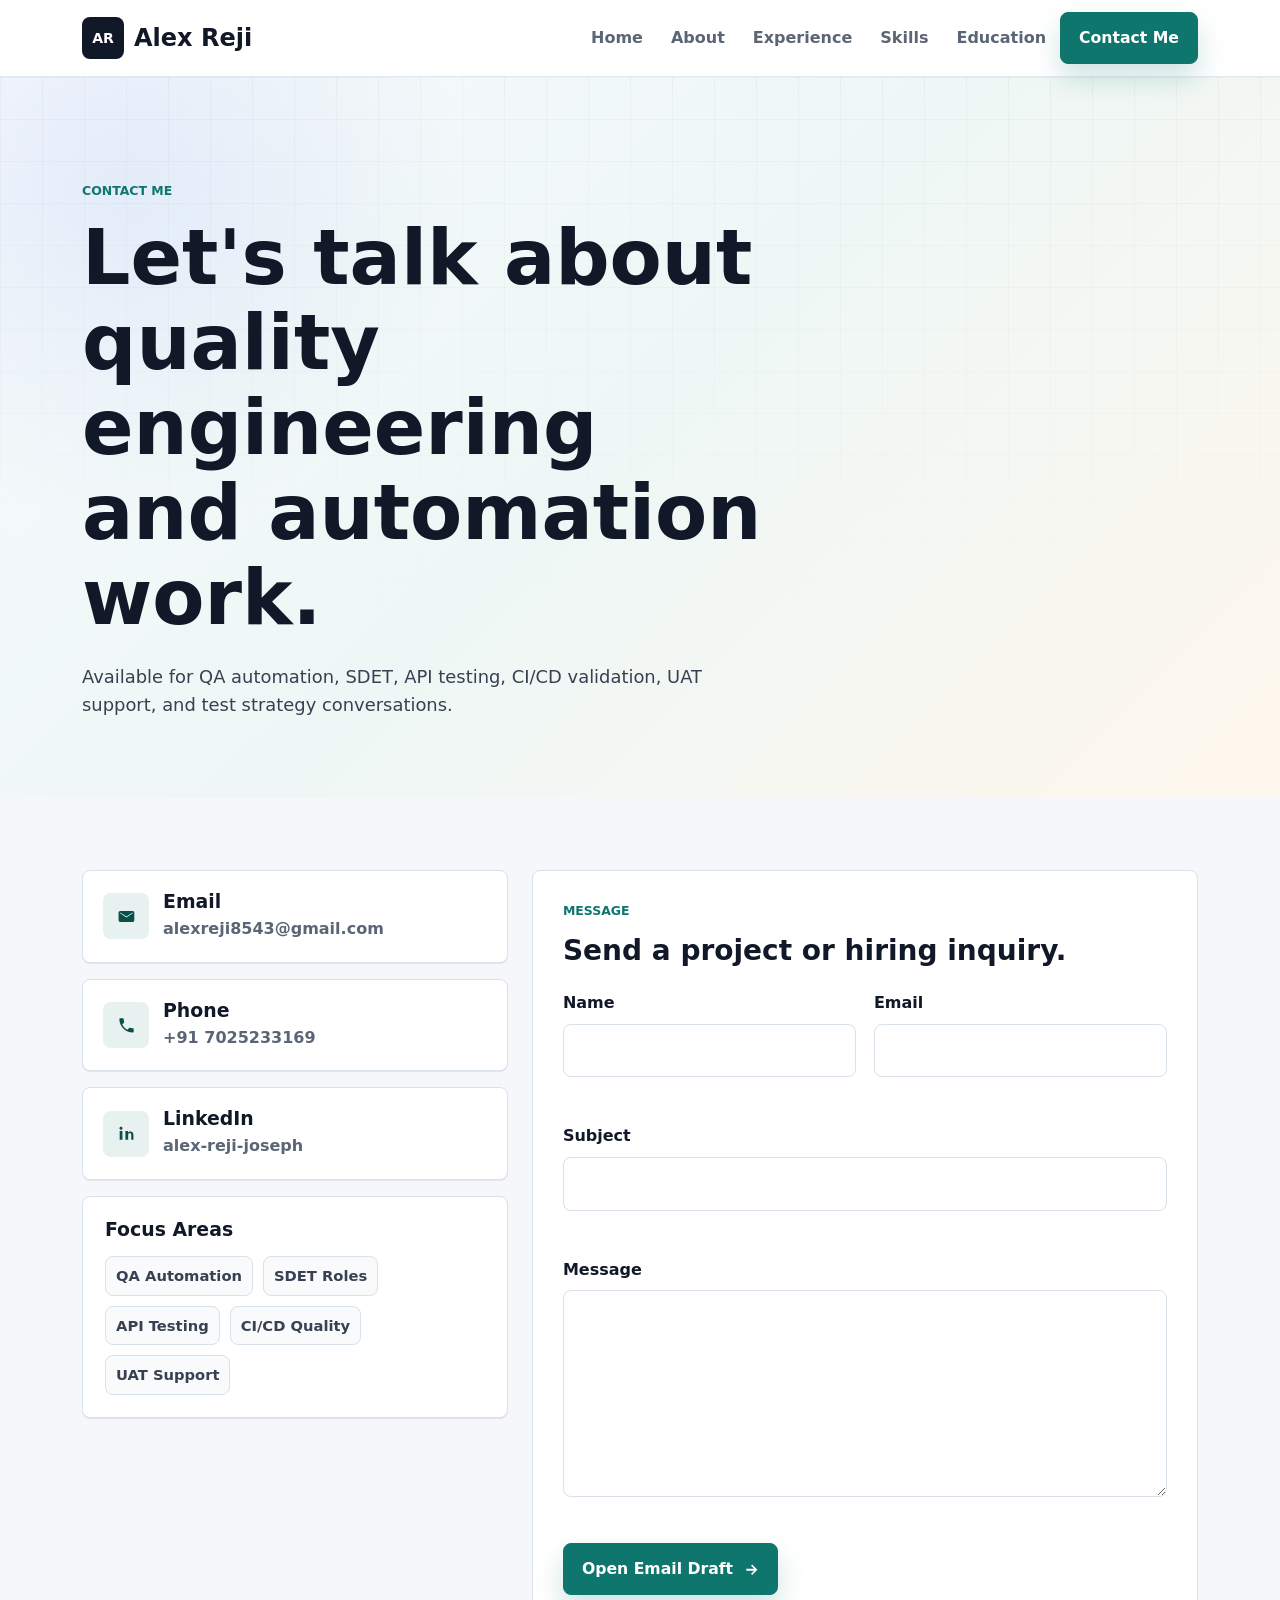
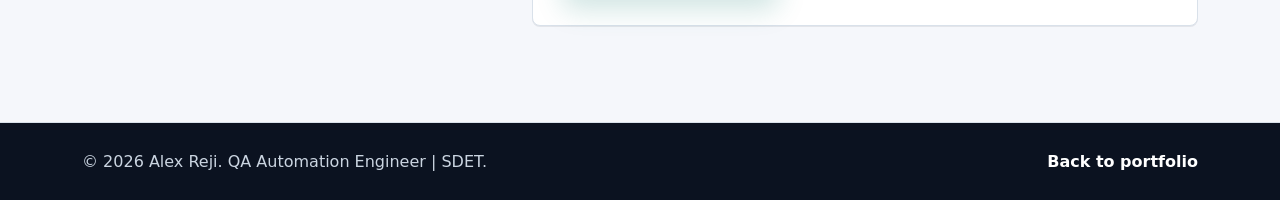
==== commit 86a152f7: "commit" ====
--- a/contact.html
+++ b/contact.html
@@ -27,11 +27,12 @@
 
       <div class="collapse navbar-collapse" id="primaryNav">
         <ul class="navbar-nav ms-auto align-items-lg-center">
+          <li class="nav-item"><a class="nav-link" href="index.html#home">Home</a></li>
           <li class="nav-item"><a class="nav-link" href="index.html#about">About</a></li>
           <li class="nav-item"><a class="nav-link" href="index.html#experience">Experience</a></li>
           <li class="nav-item"><a class="nav-link" href="index.html#skills">Skills</a></li>
           <li class="nav-item"><a class="nav-link" href="index.html#education">Education</a></li>
-          <li class="nav-item"><a class="nav-link nav-link-contact active" href="contact.html">Contact Me</a></li>
+          <li class="nav-item"><a class="btn btn-primary btn-lg" href="contact.html">Contact Me</a></li>
         </ul>
       </div>
     </div>
